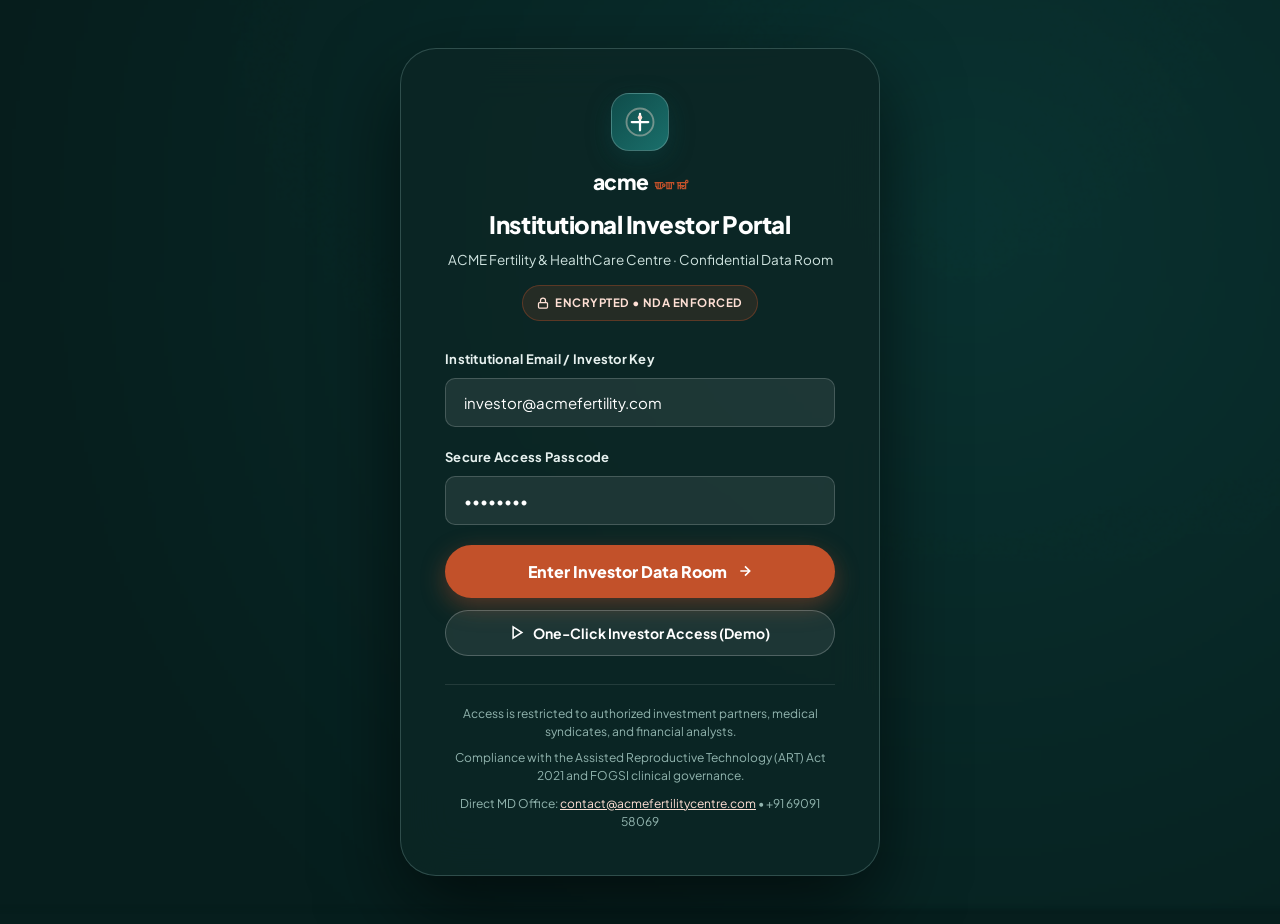
==== login.html @ 0ef80f35 "adding files" ====
<!doctype html>
<html lang="en">
<head>
  <meta charset="utf-8">
  <meta name="viewport" content="width=device-width, initial-scale=1.0">
  <title>Investor Data Room Login — ACME Fertility &amp; Healthcare Centre</title>
  <meta name="robots" content="noindex, nofollow">
  
  <!-- Fonts -->
  <link rel="preconnect" href="https://fonts.googleapis.com">
  <link rel="preconnect" href="https://fonts.gstatic.com" crossorigin>
  <link href="https://fonts.googleapis.com/css2?family=Plus+Jakarta+Sans:wght@400;500;600;700;800&family=Newsreader:ital,wght@0,500;1,500&display=swap" rel="stylesheet">
  
  <link rel="stylesheet" href="style.css">
  <style>
    body {
      min-height: 100vh;
      display: flex;
      flex-direction: column;
      background-color: #061e1d;
      color: #FFFFFF;
      position: relative;
      overflow-x: hidden;
    }

    .login-bg-overlay {
      position: fixed;
      inset: 0;
      background: radial-gradient(circle at 75% 25%, rgba(15, 76, 74, 0.45) 0%, rgba(6, 30, 29, 0.92) 80%),
                  linear-gradient(180deg, rgba(6, 30, 29, 0.85) 0%, rgba(6, 30, 29, 0.98) 100%),
                  url('assets/ivf and infertility complex.jpg') center/cover no-repeat;
      filter: blur(2px);
      transform: scale(1.02);
      z-index: 1;
    }

    .login-wrapper {
      position: relative;
      z-index: 2;
      flex: 1;
      display: flex;
      align-items: center;
      justify-content: center;
      padding: clamp(24px, 4vw, 48px) 20px;
    }

    .login-container {
      width: 100%;
      max-width: 480px;
      background: rgba(12, 38, 37, 0.88);
      border: 1px solid rgba(143, 184, 178, 0.28);
      backdrop-filter: blur(24px);
      -webkit-backdrop-filter: blur(24px);
      border-radius: var(--radius-xl);
      padding: clamp(32px, 5vw, 44px);
      box-shadow: 0 32px 80px rgba(0, 0, 0, 0.6);
      animation: modalFadeIn 0.5s cubic-bezier(0.16, 1, 0.3, 1);
    }

    @keyframes modalFadeIn {
      from { opacity: 0; transform: translateY(20px) scale(0.97); }
      to { opacity: 1; transform: translateY(0) scale(1); }
    }

    .login-brand-header {
      text-align: center;
      margin-bottom: 28px;
    }

    .login-logo-badge {
      width: 58px;
      height: 58px;
      border-radius: 18px;
      background: linear-gradient(135deg, #0F4C4A 0%, #1a6f6b 100%);
      display: inline-flex;
      align-items: center;
      justify-content: center;
      margin-bottom: 14px;
      box-shadow: 0 8px 24px rgba(15, 76, 74, 0.4);
      border: 1px solid rgba(255, 255, 255, 0.2);
    }

    .login-title {
      font-size: 24px;
      font-weight: 800;
      letter-spacing: -0.02em;
      color: #FFFFFF;
    }

    .login-subtitle {
      font-size: 13.5px;
      color: var(--text-light);
      margin-top: 6px;
    }

    .security-notice-pill {
      background: rgba(194, 81, 42, 0.15);
      border: 1px solid rgba(194, 81, 42, 0.35);
      color: #FFE0D5;
      padding: 8px 14px;
      border-radius: var(--radius-pill);
      font-size: 11.5px;
      font-weight: 700;
      letter-spacing: 0.04em;
      text-transform: uppercase;
      display: inline-flex;
      align-items: center;
      gap: 6px;
      margin-top: 14px;
    }

    .login-field {
      margin-bottom: 20px;
    }

    .login-label {
      display: block;
      font-size: 13px;
      font-weight: 700;
      color: #E7F1EF;
      margin-bottom: 8px;
      letter-spacing: 0.02em;
    }

    .login-input {
      width: 100%;
      background: rgba(255, 255, 255, 0.08);
      border: 1.5px solid rgba(255, 255, 255, 0.18);
      color: #FFFFFF;
      padding: 14px 18px;
      border-radius: var(--radius-sm);
      font-size: 15px;
      font-family: inherit;
      transition: all var(--transition-fast);
    }

    .login-input:focus {
      outline: none;
      background: rgba(255, 255, 255, 0.14);
      border-color: #8FB8B2;
      box-shadow: 0 0 0 3px rgba(143, 184, 178, 0.25);
    }

    .login-input::placeholder {
      color: rgba(255, 255, 255, 0.4);
    }

    .login-btn-primary {
      width: 100%;
      padding: 16px;
      background: var(--accent);
      color: #FFFFFF;
      border-radius: var(--radius-pill);
      font-size: 16px;
      font-weight: 800;
      box-shadow: 0 8px 24px rgba(194, 81, 42, 0.4);
      transition: all var(--transition-fast);
      display: flex;
      align-items: center;
      justify-content: center;
      gap: 10px;
      margin-top: 10px;
    }

    .login-btn-primary:hover {
      background: var(--accent-hover);
      transform: translateY(-2px);
      box-shadow: 0 12px 30px rgba(194, 81, 42, 0.55);
    }

    .demo-access-btn {
      width: 100%;
      padding: 13px;
      background: rgba(255, 255, 255, 0.08);
      border: 1.5px solid rgba(255, 255, 255, 0.22);
      color: #FFFFFF;
      border-radius: var(--radius-pill);
      font-size: 14px;
      font-weight: 700;
      transition: all var(--transition-fast);
      margin-top: 12px;
      display: flex;
      align-items: center;
      justify-content: center;
      gap: 8px;
    }

    .demo-access-btn:hover {
      background: rgba(255, 255, 255, 0.18);
      border-color: #FFFFFF;
    }

    .login-footer-info {
      margin-top: 28px;
      padding-top: 20px;
      border-top: 1px solid rgba(255, 255, 255, 0.1);
      text-align: center;
      font-size: 12px;
      color: #92B5AF;
      line-height: 1.5;
    }

    .login-footer-info a {
      color: #FFE0D5;
      text-decoration: underline;
    }

    .login-error-msg {
      background: rgba(235, 87, 87, 0.2);
      border: 1px solid #EB5757;
      color: #FFD2D2;
      padding: 10px 14px;
      border-radius: var(--radius-sm);
      font-size: 13px;
      margin-bottom: 16px;
      display: none;
    }
  </style>
</head>
<body>

  <!-- Fullscreen Immersive Background -->
  <div class="login-bg-overlay"></div>

  <!-- Gateway Wrapper -->
  <div class="login-wrapper">
    <div class="login-container">
      
      <!-- Logo & Brand Header -->
      <div class="login-brand-header">
        <div class="login-logo-badge">
          <svg width="30" height="30" viewBox="0 0 40 40" fill="none">
            <circle cx="20" cy="20" r="18" stroke="#FFE0D5" stroke-width="2.5" opacity="0.4"/>
            <path d="M20 9V31M9 20H31" stroke="#FFFFFF" stroke-width="3" stroke-linecap="round"/>
            <circle cx="20" cy="14" r="3" fill="#FFE0D5"/>
          </svg>
        </div>
        <div style="font-weight: 800; font-size: 21px; letter-spacing: -0.02em; color: #FFFFFF;">
          acme <span style="font-size: 12px; color: var(--accent); font-weight: 700;">ꯑꯦꯛꯃꯤ</span>
        </div>
        <div class="login-title" style="margin-top: 6px;">Institutional Investor Portal</div>
        <div class="login-subtitle">ACME Fertility &amp; HealthCare Centre · Confidential Data Room</div>
        <div>
          <span class="security-notice-pill">
            <svg width="12" height="12" viewBox="0 0 24 24" fill="none" stroke="currentColor" stroke-width="2.5"><rect x="3" y="11" width="18" height="11" rx="2" ry="2"/><path d="M7 11V7a5 5 0 0 1 10 0v4"/></svg>
            Encrypted &bull; NDA Enforced
          </span>
        </div>
      </div>

      <!-- Error Message Box -->
      <div class="login-error-msg" id="error-box">
        Invalid access code or credentials. Please try again or use One-Click Demo Access.
      </div>

      <!-- Login Form -->
      <form id="investor-login-form">
        <div class="login-field">
          <label class="login-label" for="investor-id">Institutional Email / Investor Key</label>
          <input type="text" id="investor-id" class="login-input" placeholder="e.g. partner@capital.com or ACME-INV-2026" required autocomplete="username" value="investor@acmefertility.com">
        </div>

        <div class="login-field">
          <label class="login-label" for="investor-key">Secure Access Passcode</label>
          <input type="password" id="investor-key" class="login-input" placeholder="••••••••••••" required autocomplete="current-password" value="acme2026">
        </div>

        <button type="submit" class="login-btn-primary">
          <span>Enter Investor Data Room</span>
          <svg width="16" height="16" viewBox="0 0 24 24" fill="none" stroke="currentColor" stroke-width="2.5"><path d="M5 12h14M12 5l7 7-7 7"/></svg>
        </button>

        <button type="button" id="quick-demo-btn" class="demo-access-btn">
          <svg width="15" height="15" viewBox="0 0 24 24" fill="none" stroke="currentColor" stroke-width="2.5"><polygon points="5 3 19 12 5 21 5 3"/></svg>
          <span>One-Click Investor Access (Demo)</span>
        </button>
      </form>

      <!-- Compliance & Security Footer -->
      <div class="login-footer-info">
        <p>Access is restricted to authorized investment partners, medical syndicates, and financial analysts.</p>
        <p style="margin-top: 8px;">Compliance with the Assisted Reproductive Technology (ART) Act 2021 and FOGSI clinical governance.</p>
        <p style="margin-top: 10px;">Direct MD Office: <a href="mailto:contact@acmefertilitycentre.com">contact@acmefertilitycentre.com</a> &bull; +91 69091 58069</p>
      </div>

    </div>
  </div>

  <script>
    document.addEventListener('DOMContentLoaded', () => {
      const form = document.getElementById('investor-login-form');
      const quickDemoBtn = document.getElementById('quick-demo-btn');
      const errorBox = document.getElementById('error-box');

      function grantAccess(username) {
        localStorage.setItem('acme_investor_auth', JSON.stringify({
          authenticated: true,
          user: username || 'Institutional Investor',
          timestamp: new Date().toISOString()
        }));
        window.location.href = 'index.html';
      }

      form.addEventListener('submit', (e) => {
        e.preventDefault();
        const user = document.getElementById('investor-id').value.trim();
        const pass = document.getElementById('investor-key').value.trim();

        if (user.length > 0 && pass.length > 0) {
          grantAccess(user);
        } else {
          errorBox.style.display = 'block';
        }
      });

      quickDemoBtn.addEventListener('click', () => {
        grantAccess('Strategic Health Partner');
      });
    });
  </script>
</body>
</html>
---- style.css ----
/* ==========================================================================
   ACME FERTILITY & HEALTHCARE CENTRE — INVESTOR PORTFOLIO STYLES
   Design System: Institutional Clinical Luxury · Editorial · Motion-Rich
   ========================================================================== */

:root {
    --brand: #0F4C4A;
    --brand-rgb: 15, 76, 74;
    --brand-dark: #082827;
    --brand-deep: #061e1d;
    --brand-light: #E7F1EF;
    --brand-subtle: #D6E7E3;
    --brand-border: #8FB8B2;

    --accent: #C2512A;
    --accent-rgb: 194, 81, 42;
    --accent-hover: #A84220;
    --accent-soft: #FDEEE9;
    --accent-light: #F2B8A2;

    --gold: #B7791F;
    --gold-soft: #FFF8E7;
    --gold-border: #F6E0B5;

    --bg-main: #F6F8F7;
    --bg-card: #FFFFFF;
    --bg-dark: #092625;

    --text-primary: #14302E;
    --text-secondary: #3C5553;
    --text-muted: #4F6664;
    --text-light: #CFE3DF;
    --text-white: #FFFFFF;

    --border-light: #D9E4E1;
    --border-card: rgba(143, 184, 178, 0.35);

    --shadow-sm: 0 4px 16px rgba(15, 76, 74, 0.04);
    --shadow-md: 0 12px 32px rgba(15, 76, 74, 0.08);
    --shadow-lg: 0 24px 54px rgba(15, 76, 74, 0.14);
    --shadow-hover: 0 28px 68px rgba(15, 76, 74, 0.2);

    --radius-sm: 10px;
    --radius-md: 18px;
    --radius-lg: 26px;
    --radius-xl: 36px;
    --radius-pill: 9999px;

    --font-sans: 'Plus Jakarta Sans', system-ui, -apple-system, sans-serif;
    --font-serif: 'Newsreader', Georgia, serif;

    --ease-out: cubic-bezier(0.16, 1, 0.3, 1);
    --transition-fast: 0.2s var(--ease-out);
    --transition-smooth: 0.35s var(--ease-out);
    --transition-slow: 0.6s var(--ease-out);
}

/* Reset & Basics */
*,
*::before,
*::after {
    box-sizing: border-box;
    margin: 0;
    padding: 0;
}

html {
    scroll-behavior: smooth;
    scroll-padding-top: 110px;
    font-size: 16px;
    -webkit-text-size-adjust: 100%;
}

body {
    font-family: var(--font-sans);
    background-color: var(--bg-main);
    color: var(--text-primary);
    line-height: 1.6;
    overflow-x: hidden;
    -webkit-font-smoothing: antialiased;
    -moz-osx-font-smoothing: grayscale;
}

img,
video {
    max-width: 100%;
    height: auto;
    display: block;
}

a {
    text-decoration: none;
    color: inherit;
    transition: all var(--transition-fast);
}

button {
    font-family: inherit;
    cursor: pointer;
    border: none;
    outline: none;
    background: none;
}

::selection {
    background: var(--accent);
    color: #FFFFFF;
}

/* Refined scrollbar */
::-webkit-scrollbar {
    width: 10px;
}

::-webkit-scrollbar-track {
    background: var(--bg-main);
}

::-webkit-scrollbar-thumb {
    background: linear-gradient(180deg, var(--brand) 0%, var(--brand-dark) 100%);
    border-radius: 8px;
    border: 2px solid var(--bg-main);
}

:focus-visible {
    outline: 2.5px solid var(--accent);
    outline-offset: 3px;
    border-radius: 4px;
}

/* Grain texture overlay for depth */
body::before {
    content: '';
    position: fixed;
    inset: 0;
    z-index: 1;
    pointer-events: none;
    opacity: 0.035;
    background-image: url("data:image/svg+xml,%3Csvg viewBox='0 0 200 200' xmlns='http://www.w3.org/2000/svg'%3E%3Cfilter id='n'%3E%3CfeTurbulence type='fractalNoise' baseFrequency='0.9' numOctaves='2'/%3E%3C/filter%3E%3Crect width='100%25' height='100%25' filter='url(%23n)'/%3E%3C/svg%3E");
}

/* Container */
.container {
    width: 100%;
    max-width: 1280px;
    margin: 0 auto;
    padding: 0 clamp(20px, 4vw, 48px);
}

/* Scroll progress bar */
.scroll-progress {
    position: fixed;
    top: 0;
    left: 0;
    height: 3px;
    width: 0%;
    z-index: 1001;
    background: linear-gradient(90deg, var(--brand) 0%, var(--accent) 100%);
    border-radius: 0 3px 3px 0;
    transition: width 0.1s linear;
}

/* ==========================================================================
   SCROLL REVEAL SYSTEM
   ========================================================================== */
.reveal {
    opacity: 0;
    transform: translateY(28px);
    filter: blur(6px);
    transition:
        opacity 0.8s var(--ease-out),
        transform 0.8s var(--ease-out),
        filter 0.8s var(--ease-out);
    transition-delay: var(--reveal-delay, 0ms);
    will-change: opacity, transform, filter;
}

.reveal.is-visible {
    opacity: 1;
    transform: translateY(0);
    filter: blur(0);
}

/* ==========================================================================
   SECTION HEADER TYPOGRAPHY
   ========================================================================== */
.section-tag {
    display: inline-flex;
    align-items: center;
    gap: 8px;
    font-size: 12.5px;
    letter-spacing: 0.12em;
    text-transform: uppercase;
    font-weight: 800;
    color: var(--accent);
    background: var(--accent-soft);
    padding: 6px 14px;
    border-radius: var(--radius-pill);
    border: 1px solid rgba(194, 81, 42, 0.18);
}

.section-tag.light {
    background: rgba(255, 255, 255, 0.14);
    color: #FFE0D5;
    border: 1px solid rgba(255, 255, 255, 0.22);
}

.section-tag.gold {
    background: var(--gold-soft);
    color: var(--gold);
    border: 1px solid var(--gold-border);
}

.section-title {
    font-size: clamp(32px, 4.2vw, 48px);
    font-weight: 800;
    line-height: 1.12;
    letter-spacing: -0.025em;
    color: var(--brand);
    margin-top: 16px;
    text-wrap: balance;
}

.section-title.light {
    color: var(--text-white);
}

.section-title .serif-em {
    font-family: var(--font-serif);
    font-style: italic;
    font-weight: 500;
    color: var(--accent);
    letter-spacing: -0.01em;
}

.section-desc {
    font-size: clamp(16px, 1.3vw, 19px);
    color: var(--text-secondary);
    line-height: 1.65;
    margin-top: 14px;
    max-width: 720px;
}

.section-desc.light {
    color: var(--text-light);
}

.section-head-wrap {
    display: flex;
    flex-wrap: wrap;
    align-items: flex-end;
    justify-content: space-between;
    gap: 28px;
}

/* ==========================================================================
   INVESTOR PORTAL TOP BAR
   ========================================================================== */
.investor-top-bar {
    background: var(--brand-dark);
    color: var(--text-white);
    border-bottom: 1px solid rgba(255, 255, 255, 0.1);
    font-size: 13px;
    position: relative;
    z-index: 50;
}

.investor-bar-inner {
    display: flex;
    flex-wrap: wrap;
    align-items: center;
    justify-content: space-between;
    padding: 8px 0;
    gap: 12px;
}

.investor-status-tag {
    display: inline-flex;
    align-items: center;
    gap: 8px;
    color: #FFE0D5;
}

.investor-status-tag strong {
    color: #FFFFFF;
}

.pulse-dot-green {
    width: 8px;
    height: 8px;
    background-color: #2ED573;
    border-radius: 50%;
    box-shadow: 0 0 0 0 rgba(46, 213, 115, 0.7);
    animation: pulseGreen 2s infinite;
    flex-shrink: 0;
}

@keyframes pulseGreen {
    0% {
        box-shadow: 0 0 0 0 rgba(46, 213, 115, 0.7);
    }

    70% {
        box-shadow: 0 0 0 8px rgba(46, 213, 115, 0);
    }

    100% {
        box-shadow: 0 0 0 0 rgba(46, 213, 115, 0);
    }
}

.investor-user-info {
    display: flex;
    align-items: center;
    gap: 14px;
}

.investor-badge-pill {
    background: rgba(255, 255, 255, 0.12);
    border: 1px solid rgba(255, 255, 255, 0.2);
    padding: 4px 12px;
    border-radius: var(--radius-pill);
    font-size: 12px;
    font-weight: 700;
    color: #FFFFFF;
    display: inline-flex;
    align-items: center;
    gap: 6px;
}

.btn-logout {
    color: #FFE0D5;
    font-size: 12.5px;
    font-weight: 700;
    display: inline-flex;
    align-items: center;
    gap: 6px;
    cursor: pointer;
    padding: 4px 8px;
    border-radius: 4px;
    transition: all var(--transition-fast);
}

.btn-logout:hover {
    color: #FFFFFF;
    background: rgba(255, 255, 255, 0.1);
}

/* ==========================================================================
   HEADER
   ========================================================================== */
.site-header {
    background: rgba(255, 255, 255, 0.9);
    backdrop-filter: blur(20px) saturate(1.5);
    -webkit-backdrop-filter: blur(20px) saturate(1.5);
    position: sticky;
    top: 0;
    z-index: 100;
    border-bottom: 1px solid var(--border-light);
    transition: box-shadow var(--transition-fast), border-color var(--transition-fast), background var(--transition-fast);
}

.site-header.scrolled {
    box-shadow: 0 12px 36px rgba(15, 76, 74, 0.12);
    border-bottom-color: var(--brand-border);
    background: rgba(255, 255, 255, 0.98);
}

.header-inner {
    display: flex;
    align-items: center;
    justify-content: space-between;
    padding: 16px 0;
    gap: 20px;
}

.brand-identity {
    display: flex;
    align-items: center;
    gap: 14px;
}

.brand-symbol-wrap {
    width: 48px;
    height: 48px;
    border-radius: 14px;
    background: linear-gradient(135deg, #0F4C4A 0%, #176562 100%);
    display: flex;
    align-items: center;
    justify-content: center;
    box-shadow: 0 4px 14px rgba(15, 76, 74, 0.25);
    flex-shrink: 0;
    position: relative;
    overflow: hidden;
    transition: transform var(--transition-fast), box-shadow var(--transition-fast);
}

.brand-identity:hover .brand-symbol-wrap {
    transform: rotate(-4deg) scale(1.04);
    box-shadow: 0 6px 20px rgba(15, 76, 74, 0.35);
}

.brand-symbol-wrap::after {
    content: '';
    position: absolute;
    inset: 0;
    background: linear-gradient(135deg, rgba(255, 255, 255, 0.22) 0%, transparent 60%);
}

.brand-text-block {
    display: flex;
    flex-direction: column;
}

.brand-title-group {
    display: flex;
    align-items: baseline;
    gap: 6px;
}

.brand-main-name {
    font-weight: 800;
    font-size: 20px;
    letter-spacing: -0.02em;
    color: var(--brand);
    line-height: 1;
}

.brand-meetei {
    font-size: 11px;
    color: var(--accent);
    font-weight: 700;
    letter-spacing: 0.05em;
}

.brand-subtitle {
    font-weight: 600;
    font-size: 12px;
    color: var(--text-muted);
    letter-spacing: 0.02em;
    margin-top: 3px;
}

.main-nav {
    display: flex;
    align-items: center;
    gap: 24px;
}

.nav-links {
    display: flex;
    align-items: center;
    gap: 24px;
    list-style: none;
}

.nav-link {
    font-weight: 600;
    font-size: 14.5px;
    color: var(--text-primary);
    padding: 6px 2px;
    position: relative;
}

.nav-link::after {
    content: '';
    position: absolute;
    bottom: 0;
    left: 0;
    width: 0%;
    height: 2px;
    background: var(--accent);
    border-radius: 2px;
    transition: width var(--transition-fast);
}

.nav-link:hover {
    color: var(--accent);
}

.nav-link:hover::after {
    width: 100%;
}

.nav-link.active {
    color: var(--accent);
}

.nav-link.active::after {
    width: 100%;
}

.header-actions {
    display: flex;
    align-items: center;
    gap: 12px;
}

.btn-primary-cta {
    display: inline-flex;
    align-items: center;
    gap: 8px;
    background: linear-gradient(135deg, var(--accent) 0%, #B0451F 100%);
    color: var(--text-white);
    padding: 11px 22px;
    border-radius: var(--radius-pill);
    font-weight: 700;
    font-size: 14px;
    box-shadow: 0 4px 14px rgba(194, 81, 42, 0.28);
    transition: transform var(--transition-fast), box-shadow var(--transition-fast), filter var(--transition-fast);
    position: relative;
    overflow: hidden;
}

.btn-primary-cta::before {
    content: '';
    position: absolute;
    inset: 0;
    background: linear-gradient(135deg, rgba(255, 255, 255, 0.18) 0%, transparent 55%);
    opacity: 0;
    transition: opacity var(--transition-fast);
}

.btn-primary-cta:hover {
    transform: translateY(-2px);
    box-shadow: 0 8px 22px rgba(194, 81, 42, 0.4);
    filter: brightness(1.05);
}

.btn-primary-cta:hover::before {
    opacity: 1;
}

.btn-primary-cta svg {
    transition: transform var(--transition-fast);
}

.btn-primary-cta:hover svg {
    transform: translateX(3px);
}

.btn-secondary-cta {
    display: inline-flex;
    align-items: center;
    gap: 8px;
    background: var(--bg-card);
    color: var(--brand);
    border: 1.5px solid var(--brand);
    padding: 10px 20px;
    border-radius: var(--radius-pill);
    font-weight: 700;
    font-size: 14px;
    transition: all var(--transition-fast);
}

.btn-secondary-cta:hover {
    background: var(--brand);
    color: #FFFFFF;
    transform: translateY(-1px);
    box-shadow: 0 6px 16px rgba(15, 76, 74, 0.22);
}

.mobile-toggle {
    display: none;
    width: 40px;
    height: 40px;
    align-items: center;
    justify-content: center;
    border-radius: 10px;
    background: var(--brand-light);
    color: var(--brand);
    transition: all var(--transition-fast);
}

.mobile-toggle:hover {
    background: var(--brand-subtle);
}

.site-nav-mobile {
    display: none;
    position: absolute;
    top: 100%;
    left: 0;
    right: 0;
    background: #FFFFFF;
    border-bottom: 1px solid var(--border-light);
    padding: 24px;
    flex-direction: column;
    gap: 16px;
    box-shadow: var(--shadow-lg);
}

.site-nav-mobile.open {
    display: flex;
    animation: navDrop 0.3s var(--ease-out);
}

@keyframes navDrop {
    from {
        opacity: 0;
        transform: translateY(-8px);
    }

    to {
        opacity: 1;
        transform: translateY(0);
    }
}

/* ==========================================================================
   HERO
   ========================================================================== */
.hero-section {
    position: relative;
    padding: clamp(40px, 5.5vw, 72px) 0 clamp(48px, 6vw, 84px);
    background: linear-gradient(180deg, #F6F8F7 0%, #EDF4F2 100%);
    overflow: hidden;
}

.hero-ambient {
    position: absolute;
    inset: 0;
    overflow: hidden;
    pointer-events: none;
}

.blob {
    position: absolute;
    border-radius: 50%;
    filter: blur(90px);
    opacity: 0.5;
}

.blob-1 {
    width: 480px;
    height: 480px;
    top: -180px;
    right: -120px;
    background: radial-gradient(circle, rgba(194, 81, 42, 0.16) 0%, transparent 70%);
    animation: drift 14s ease-in-out infinite alternate;
}

.blob-2 {
    width: 420px;
    height: 420px;
    bottom: -160px;
    left: -140px;
    background: radial-gradient(circle, rgba(15, 76, 74, 0.14) 0%, transparent 70%);
    animation: drift 18s ease-in-out infinite alternate-reverse;
}

.blob-3 {
    width: 300px;
    height: 300px;
    top: 40%;
    left: 38%;
    background: radial-gradient(circle, rgba(183, 121, 31, 0.1) 0%, transparent 70%);
    animation: drift 11s ease-in-out infinite alternate;
}

@keyframes drift {
    0% {
        transform: translate(0, 0) scale(1);
    }

    100% {
        transform: translate(40px, -30px) scale(1.08);
    }
}

.hero-grid {
    display: grid;
    grid-template-columns: 1.05fr 1fr;
    align-items: center;
    gap: clamp(32px, 5vw, 64px);
    position: relative;
    z-index: 2;
}

.hero-content {
    position: relative;
    z-index: 2;
}

.hero-badge-strip {
    display: flex;
    flex-wrap: wrap;
    align-items: center;
    gap: 10px;
    margin-bottom: 22px;
}

.badge-tag {
    display: inline-flex;
    align-items: center;
    gap: 6px;
    background: rgba(255, 255, 255, 0.9);
    color: var(--brand);
    border: 1px solid var(--border-light);
    padding: 6px 14px;
    border-radius: var(--radius-pill);
    font-size: 13px;
    font-weight: 700;
    box-shadow: 0 2px 8px rgba(0, 0, 0, 0.04);
    backdrop-filter: blur(6px);
}

.badge-tag.highlight {
    background: linear-gradient(135deg, #FFF4F0 0%, #FDEEE9 100%);
    color: var(--accent);
    border-color: #F8D5C8;
}

.hero-title {
    font-size: clamp(36px, 4.8vw, 56px);
    line-height: 1.08;
    font-weight: 800;
    letter-spacing: -0.03em;
    color: var(--brand);
    margin-bottom: 22px;
    text-wrap: balance;
}

.hero-title span.accent {
    font-family: var(--font-serif);
    font-style: italic;
    font-weight: 500;
    letter-spacing: -0.015em;
    color: var(--accent);
    position: relative;
    display: inline-block;
}

.hero-title span.accent::after {
    content: '';
    position: absolute;
    left: 2%;
    bottom: 4px;
    width: 96%;
    height: 8px;
    background: linear-gradient(90deg, rgba(194, 81, 42, 0.22) 0%, rgba(194, 81, 42, 0.08) 100%);
    border-radius: 4px;
    z-index: -1;
}

.hero-description {
    font-size: clamp(16px, 1.35vw, 19px);
    line-height: 1.65;
    color: var(--text-secondary);
    max-width: 560px;
    margin-bottom: 34px;
}

.hero-actions {
    display: flex;
    flex-wrap: wrap;
    gap: 14px;
    margin-bottom: 38px;
}

.btn-hero-primary {
    display: inline-flex;
    align-items: center;
    gap: 10px;
    background: linear-gradient(135deg, var(--accent) 0%, #B0451F 100%);
    color: var(--text-white);
    padding: 16px 32px;
    border-radius: var(--radius-pill);
    font-size: 15.5px;
    font-weight: 700;
    box-shadow: 0 8px 24px rgba(194, 81, 42, 0.32);
    transition: transform var(--transition-fast), box-shadow var(--transition-fast);
}

.btn-hero-primary:hover {
    transform: translateY(-3px);
    box-shadow: 0 14px 32px rgba(194, 81, 42, 0.42);
}

.btn-hero-primary svg {
    transition: transform var(--transition-fast);
}

.btn-hero-primary:hover svg {
    transform: translateX(4px);
}

.btn-hero-secondary {
    display: inline-flex;
    align-items: center;
    gap: 10px;
    background: var(--bg-card);
    border: 1.5px solid var(--brand);
    color: var(--brand);
    padding: 15px 30px;
    border-radius: var(--radius-pill);
    font-size: 15.5px;
    font-weight: 700;
    transition: all var(--transition-fast);
}

.btn-hero-secondary:hover {
    background: var(--brand);
    color: var(--text-white);
    transform: translateY(-3px);
    box-shadow: 0 10px 24px rgba(15, 76, 74, 0.24);
}

.hero-cred-bar {
    display: flex;
    flex-wrap: wrap;
    align-items: center;
    gap: 24px;
    padding-top: 24px;
    border-top: 1px solid var(--border-light);
}

.cred-item {
    display: flex;
    align-items: center;
    gap: 10px;
    font-size: 13.5px;
    font-weight: 600;
    color: var(--text-muted);
}

.cred-item-icon {
    width: 32px;
    height: 32px;
    border-radius: 50%;
    background: var(--brand-light);
    display: flex;
    align-items: center;
    justify-content: center;
    color: var(--brand);
    flex-shrink: 0;
    transition: all var(--transition-fast);
}

.cred-item:hover .cred-item-icon {
    background: var(--brand);
    color: #FFFFFF;
    transform: scale(1.08);
}

/* Hero Visual Showcase */
.hero-visual-showcase {
    position: relative;
}

.hero-main-card {
    position: relative;
    border-radius: var(--radius-xl);
    overflow: hidden;
    box-shadow: 0 28px 64px rgba(15, 76, 74, 0.22);
    aspect-ratio: 4/3.8;
    background: #DCEAE7;
    border: 5px solid var(--bg-card);
    transition: transform var(--transition-smooth), box-shadow var(--transition-smooth);
    transform-style: preserve-3d;
}

.hero-main-card:hover {
    box-shadow: 0 36px 80px rgba(15, 76, 74, 0.3);
}

.hero-main-card img {
    width: 100%;
    height: 100%;
    object-fit: cover;
    transition: transform 1.2s var(--ease-out), opacity 0.25s ease;
}

.hero-card-shine {
    position: absolute;
    inset: 0;
    background: linear-gradient(105deg, transparent 40%, rgba(255, 255, 255, 0.25) 50%, transparent 60%);
    transform: translateX(-120%);
    pointer-events: none;
    z-index: 2;
}

.hero-main-card:hover .hero-card-shine {
    animation: shine 0.9s var(--ease-out);
}

@keyframes shine {
    to {
        transform: translateX(120%);
    }
}

.hero-card-overlay {
    position: absolute;
    inset: 0;
    background: linear-gradient(180deg, rgba(15, 76, 74, 0.04) 0%, rgba(15, 76, 74, 0.82) 100%);
    display: flex;
    flex-direction: column;
    justify-content: flex-end;
    padding: 28px;
    color: var(--text-white);
    pointer-events: none;
}

.hero-overlay-tag {
    font-size: 12px;
    text-transform: uppercase;
    letter-spacing: 0.1em;
    font-weight: 700;
    color: #FFE0D5;
}

.hero-overlay-caption {
    font-size: 20px;
    font-weight: 800;
    line-height: 1.25;
    margin-top: 4px;
    text-shadow: 0 2px 12px rgba(0, 0, 0, 0.35);
}

.floating-glass-card {
    position: absolute;
    background: rgba(255, 255, 255, 0.94);
    backdrop-filter: blur(16px);
    -webkit-backdrop-filter: blur(16px);
    border: 1px solid rgba(255, 255, 255, 0.9);
    border-radius: var(--radius-md);
    padding: 14px 18px;
    box-shadow: var(--shadow-md);
    z-index: 3;
    display: flex;
    align-items: center;
    gap: 14px;
    animation: floatSubtle 4.5s ease-in-out infinite alternate;
    transition: transform var(--transition-fast), box-shadow var(--transition-fast);
}

.floating-glass-card:hover {
    box-shadow: var(--shadow-lg);
}

.floating-glass-card.top-right {
    top: 24px;
    right: -24px;
}

.floating-glass-card.bottom-left {
    bottom: -24px;
    left: -24px;
    animation-delay: -2.2s;
}

@keyframes floatSubtle {
    0% {
        transform: translateY(0px);
    }

    100% {
        transform: translateY(-9px);
    }
}

.float-stat-number {
    font-size: 24px;
    font-weight: 800;
    color: var(--brand);
    line-height: 1;
}

.float-stat-label {
    font-size: 12px;
    font-weight: 600;
    color: var(--text-secondary);
    line-height: 1.35;
    margin-top: 3px;
}

/* Donut ring for 84.6% stat */
.float-stat-ring {
    position: relative;
    width: 48px;
    height: 48px;
    flex-shrink: 0;
    display: flex;
    align-items: center;
    justify-content: center;
}

.float-stat-ring span {
    font-size: 10.5px;
    font-weight: 800;
    color: var(--brand);
}

.ring-svg {
    position: absolute;
    inset: 0;
    transform: rotate(-90deg);
}

.ring-svg circle {
    fill: none;
    stroke-width: 3.5;
}

.ring-track {
    stroke: var(--brand-subtle);
}

.ring-fill {
    stroke: var(--accent);
    stroke-linecap: round;
    stroke-dasharray: 119.4;
    stroke-dashoffset: 119.4;
    transition: stroke-dashoffset 1.6s var(--ease-out) 0.4s;
}

.float-stat-ring.animate .ring-fill {
    stroke-dashoffset: 18.4;
}

.cert-mini-preview {
    width: 44px;
    height: 34px;
    border-radius: 6px;
    object-fit: cover;
    border: 1px solid var(--border-light);
}

.hero-thumb-strip {
    display: flex;
    gap: 10px;
    margin-top: 18px;
}

.hero-thumb-item {
    flex: 1;
    height: 64px;
    border-radius: var(--radius-sm);
    overflow: hidden;
    cursor: pointer;
    border: 2px solid transparent;
    transition: all var(--transition-fast);
    position: relative;
}

.hero-thumb-item img {
    width: 100%;
    height: 100%;
    object-fit: cover;
    transition: transform var(--transition-smooth);
}

.hero-thumb-item:hover img {
    transform: scale(1.12);
}

.hero-thumb-item.active {
    border-color: var(--accent);
    box-shadow: 0 4px 12px rgba(194, 81, 42, 0.25);
}

.hero-thumb-item:hover {
    transform: translateY(-3px);
}

/* ==========================================================================
   FINANCIAL & CLINICAL KPIS STRIP
   ========================================================================== */
.proof-section {
    padding: 28px 0 clamp(48px, 6vw, 80px);
}

.proof-cards-grid {
    display: grid;
    grid-template-columns: repeat(4, 1fr);
    gap: 24px;
}

.proof-card {
    background: var(--bg-card);
    border: 1px solid var(--border-light);
    border-radius: var(--radius-lg);
    padding: 32px 28px;
    box-shadow: var(--shadow-sm);
    transition: transform var(--transition-smooth), box-shadow var(--transition-smooth), border-color var(--transition-smooth);
    display: flex;
    flex-direction: column;
    justify-content: space-between;
    position: relative;
    overflow: hidden;
}

.proof-card::before {
    content: '';
    position: absolute;
    top: 0;
    left: 0;
    right: 0;
    height: 4px;
    background: linear-gradient(90deg, var(--brand) 0%, var(--accent) 100%);
    transform: scaleX(0);
    transform-origin: left;
    transition: transform var(--transition-smooth);
}

.proof-card:hover {
    transform: translateY(-6px);
    box-shadow: var(--shadow-md);
    border-color: var(--brand-border);
}

.proof-card:hover::before {
    transform: scaleX(1);
}

.proof-metric {
    font-size: clamp(38px, 3.8vw, 48px);
    font-weight: 800;
    color: var(--brand);
    line-height: 1;
    letter-spacing: -0.02em;
    font-variant-numeric: tabular-nums;
}

.proof-metric-text {
    font-size: clamp(26px, 2.6vw, 32px);
    line-height: 1.15;
}

.proof-card-label {
    font-size: 15px;
    color: var(--text-secondary);
    margin-top: 14px;
    line-height: 1.5;
    font-weight: 500;
}

.proof-footnote {
    font-size: 12px;
    color: var(--text-muted);
    margin-top: 18px;
    font-weight: 700;
    letter-spacing: 0.02em;
}

.proof-footnote.accent {
    color: var(--accent);
}

.proof-card.featured-cert {
    background: linear-gradient(145deg, #0F4C4A 0%, #093332 100%);
    color: var(--text-white);
    border-color: transparent;
    box-shadow: 0 14px 36px rgba(9, 51, 50, 0.35);
}

.proof-card.featured-cert::before {
    background: linear-gradient(90deg, var(--accent-light) 0%, #FFE0D5 100%);
}

.proof-card.featured-cert .proof-metric {
    color: var(--text-white);
    font-size: 26px;
    line-height: 1.15;
}

.proof-card.featured-cert .proof-card-label {
    color: var(--text-light);
}

.cert-thumbnail-action {
    margin-top: 16px;
    display: inline-flex;
    align-items: center;
    gap: 8px;
    color: #FFE0D5;
    font-size: 13px;
    font-weight: 700;
    cursor: pointer;
    transition: gap var(--transition-fast);
}

.cert-thumbnail-action:hover {
    text-decoration: underline;
    gap: 12px;
}

/* Insurance marquee */
.insurance-strip {
    margin-top: 28px;
    background: #FFFFFF;
    border: 1px solid var(--border-light);
    border-radius: var(--radius-lg);
    padding: 20px 32px;
    display: flex;
    flex-wrap: wrap;
    align-items: center;
    gap: 24px;
    box-shadow: var(--shadow-sm);
    overflow: hidden;
}

.insurance-label {
    display: flex;
    align-items: center;
    gap: 10px;
    font-weight: 800;
    font-size: 13.5px;
    color: var(--brand);
    text-transform: uppercase;
    letter-spacing: 0.08em;
    flex-shrink: 0;
}

.insurance-marquee {
    flex: 1;
    overflow: hidden;
    min-width: 200px;
    mask-image: linear-gradient(90deg, transparent 0%, #000 6%, #000 94%, transparent 100%);
    -webkit-mask-image: linear-gradient(90deg, transparent 0%, #000 6%, #000 94%, transparent 100%);
}

.insurance-marquee-track {
    display: flex;
    align-items: center;
    gap: 18px;
    width: max-content;
    animation: marquee 26s linear infinite;
}

.insurance-marquee:hover .insurance-marquee-track {
    animation-play-state: paused;
}

@keyframes marquee {
    from {
        transform: translateX(0);
    }

    to {
        transform: translateX(-50%);
    }
}

.insurance-pill {
    display: flex;
    align-items: center;
    gap: 10px;
    background: var(--bg-main);
    padding: 8px 18px;
    border-radius: var(--radius-pill);
    font-size: 13.5px;
    font-weight: 700;
    color: var(--text-primary);
    border: 1px solid var(--border-light);
    white-space: nowrap;
}

.insurance-pill .dot {
    width: 8px;
    height: 8px;
    border-radius: 50%;
    background: var(--accent);
    flex-shrink: 0;
}

/* ==========================================================================
   INVESTMENT THESIS
   ========================================================================== */
.thesis-section {
    padding: clamp(64px, 8vw, 104px) 0;
    background: #FFFFFF;
}

.thesis-grid {
    display: grid;
    grid-template-columns: repeat(3, 1fr);
    gap: 32px;
    margin-top: 48px;
}

.thesis-card {
    background: var(--bg-main);
    border: 1px solid var(--border-light);
    border-radius: var(--radius-lg);
    padding: 40px 32px;
    display: flex;
    flex-direction: column;
    position: relative;
    transition: transform var(--transition-smooth), box-shadow var(--transition-smooth), border-color var(--transition-smooth), background var(--transition-smooth);
    overflow: hidden;
}

.thesis-card::after {
    content: '';
    position: absolute;
    bottom: 0;
    left: 0;
    right: 0;
    height: 4px;
    background: linear-gradient(90deg, var(--brand) 0%, var(--accent) 100%);
    transform: scaleX(0);
    transform-origin: left;
    transition: transform var(--transition-smooth);
}

.thesis-card:hover {
    transform: translateY(-8px);
    box-shadow: var(--shadow-hover);
    border-color: var(--brand-border);
    background: #FFFFFF;
}

.thesis-card:hover::after {
    transform: scaleX(1);
}

.thesis-icon-box {
    width: 56px;
    height: 56px;
    border-radius: 16px;
    background: linear-gradient(135deg, var(--brand) 0%, #176562 100%);
    color: #FFFFFF;
    display: flex;
    align-items: center;
    justify-content: center;
    margin-bottom: 24px;
    box-shadow: 0 6px 18px rgba(15, 76, 74, 0.2);
    transition: transform var(--transition-smooth), border-radius var(--transition-smooth);
}

.thesis-card:hover .thesis-icon-box {
    transform: rotate(-6deg) scale(1.06);
    border-radius: 20px;
}

.thesis-index {
    position: absolute;
    top: 24px;
    right: 28px;
    font-family: var(--font-serif);
    font-style: italic;
    font-size: 44px;
    font-weight: 500;
    color: var(--brand-subtle);
    line-height: 1;
    transition: color var(--transition-smooth);
}

.thesis-card:hover .thesis-index {
    color: var(--accent-light);
}

.thesis-title {
    font-size: 21px;
    font-weight: 800;
    color: var(--brand);
    line-height: 1.25;
}

.thesis-body {
    font-size: 15px;
    color: var(--text-secondary);
    margin-top: 12px;
    line-height: 1.65;
}

/* ==========================================================================
   INFRASTRUCTURE ASSETS
   ========================================================================== */
.assets-section {
    padding: clamp(64px, 8vw, 104px) 0;
    background: linear-gradient(180deg, #F6F8F7 0%, #EFF5F3 100%);
    position: relative;
}

.asset-filters {
    display: flex;
    flex-wrap: wrap;
    gap: 10px;
    margin-top: 28px;
}

.filter-btn {
    padding: 9px 20px;
    border-radius: var(--radius-pill);
    font-size: 13.5px;
    font-weight: 700;
    color: var(--text-secondary);
    background: #FFFFFF;
    border: 1px solid var(--border-light);
    transition: all var(--transition-fast);
}

.filter-btn.active {
    background: linear-gradient(135deg, var(--brand) 0%, #176562 100%);
    color: #FFFFFF;
    border-color: var(--brand);
    box-shadow: 0 4px 14px rgba(15, 76, 74, 0.25);
}

.filter-btn:hover:not(.active) {
    border-color: var(--brand-border);
    color: var(--brand);
    transform: translateY(-2px);
}

.assets-gallery-grid {
    display: grid;
    grid-template-columns: repeat(4, 1fr);
    gap: 24px;
    margin-top: 36px;
}

.facility-card {
    position: relative;
    border-radius: var(--radius-lg);
    overflow: hidden;
    box-shadow: var(--shadow-sm);
    aspect-ratio: 4/3.4;
    cursor: pointer;
    background: #DCEAE7;
    border: 1px solid var(--border-light);
    transition: transform var(--transition-smooth), box-shadow var(--transition-smooth), border-color var(--transition-smooth);
}

.facility-card:hover {
    transform: translateY(-6px);
    box-shadow: var(--shadow-hover);
    border-color: var(--brand-border);
}

.facility-card img {
    width: 100%;
    height: 100%;
    object-fit: cover;
    transition: transform 0.8s var(--ease-out);
}

.facility-card:hover img {
    transform: scale(1.09);
}

.facility-overlay {
    position: absolute;
    inset: 0;
    background: linear-gradient(180deg, transparent 35%, rgba(15, 76, 74, 0.92) 100%);
    display: flex;
    flex-direction: column;
    justify-content: flex-end;
    padding: 22px;
    color: #FFFFFF;
}

.facility-title {
    font-size: 17px;
    font-weight: 800;
    line-height: 1.25;
    transform: translateY(4px);
    transition: transform var(--transition-smooth);
}

.facility-card:hover .facility-title {
    transform: translateY(0);
}

.facility-meta {
    font-size: 12px;
    color: #FFE0D5;
    margin-top: 4px;
    font-weight: 600;
    opacity: 0.85;
    transition: opacity var(--transition-smooth);
}

.facility-card:hover .facility-meta {
    opacity: 1;
}

.facility-expand-icon {
    position: absolute;
    top: 14px;
    right: 14px;
    width: 36px;
    height: 36px;
    border-radius: 50%;
    background: rgba(255, 255, 255, 0.9);
    backdrop-filter: blur(6px);
    color: var(--brand);
    display: flex;
    align-items: center;
    justify-content: center;
    opacity: 0;
    transform: scale(0.8);
    transition: all var(--transition-fast);
}

.facility-card:hover .facility-expand-icon {
    opacity: 1;
    transform: scale(1);
}

/* ==========================================================================
   GROWTH ROADMAP
   ========================================================================== */
.roadmap-section {
    padding: clamp(64px, 8vw, 104px) 0;
    background: var(--brand-light);
    position: relative;
    overflow: hidden;
}

.roadmap-section::before {
    content: '';
    position: absolute;
    top: -140px;
    right: -140px;
    width: 420px;
    height: 420px;
    border-radius: 50%;
    background: radial-gradient(circle, rgba(15, 76, 74, 0.07) 0%, transparent 70%);
    pointer-events: none;
}

.roadmap-grid {
    display: grid;
    grid-template-columns: repeat(4, 1fr);
    gap: 24px;
    margin-top: 48px;
    position: relative;
}

.roadmap-card {
    background: #FFFFFF;
    border-radius: var(--radius-lg);
    padding: 34px 28px;
    box-shadow: var(--shadow-sm);
    display: flex;
    flex-direction: column;
    border: 1px solid transparent;
    border-top: 4px solid var(--brand-subtle);
    transition: transform var(--transition-smooth), box-shadow var(--transition-smooth), border-color var(--transition-smooth), border-top-color var(--transition-smooth);
}

.roadmap-card:hover {
    transform: translateY(-6px);
    box-shadow: var(--shadow-md);
    border-color: var(--brand-border);
    border-top-color: var(--accent);
}

.roadmap-phase-tag {
    font-size: 12px;
    letter-spacing: 0.08em;
    text-transform: uppercase;
    font-weight: 800;
    color: var(--accent);
}

.roadmap-title {
    font-size: 19px;
    font-weight: 800;
    color: var(--brand);
    margin-top: 12px;
    line-height: 1.3;
}

.roadmap-desc {
    font-size: 14px;
    color: var(--text-secondary);
    margin-top: 10px;
    line-height: 1.6;
    flex: 1;
}

.roadmap-irr {
    margin-top: 18px;
    padding-top: 14px;
    border-top: 1px solid var(--border-light);
    font-size: 12.5px;
    font-weight: 700;
    color: var(--brand);
    display: flex;
    align-items: center;
    gap: 8px;
}

.roadmap-irr::before {
    content: '';
    width: 7px;
    height: 7px;
    border-radius: 50%;
    background: var(--accent);
    flex-shrink: 0;
}

/* ==========================================================================
   LEADERSHIP
   ========================================================================== */
.leadership-section {
    padding: clamp(64px, 8vw, 104px) 0;
    background: #FFFFFF;
}

.leadership-grid {
    display: grid;
    grid-template-columns: repeat(3, 1fr);
    gap: 32px;
    margin-top: 48px;
    align-items: stretch;
}

.doctor-card {
    background: #FFFFFF;
    border: 1px solid var(--border-light);
    border-radius: var(--radius-lg);
    overflow: hidden;
    box-shadow: var(--shadow-sm);
    transition: transform var(--transition-smooth), box-shadow var(--transition-smooth), border-color var(--transition-smooth);
    display: flex;
    flex-direction: column;
    height: 100%;
}

.doctor-card:hover {
    transform: translateY(-7px);
    box-shadow: var(--shadow-hover);
    border-color: var(--brand-border);
}

.doctor-photo-wrap {
    position: relative;
    aspect-ratio: 1 / 1.05;
    width: 100%;
    overflow: hidden;
    background: #DCEAE7;
    flex-shrink: 0;
}

.doctor-photo-wrap img {
    width: 100%;
    height: 100%;
    object-fit: cover;
    object-position: top center;
    transition: transform 0.8s var(--ease-out);
}

.doctor-card:hover .doctor-photo-wrap img {
    transform: scale(1.06);
}

.doctor-photo-wrap::after {
    content: '';
    position: absolute;
    inset: 0;
    background: linear-gradient(180deg, transparent 65%, rgba(15, 76, 74, 0.25) 100%);
    opacity: 0;
    transition: opacity var(--transition-smooth);
}

.doctor-card:hover .doctor-photo-wrap::after {
    opacity: 1;
}

.doctor-specialty-badge {
    display: inline-flex;
    align-items: center;
    align-self: flex-start;
    background: var(--brand-light);
    color: var(--brand);
    border: 1px solid rgba(15, 76, 74, 0.18);
    padding: 5px 12px;
    border-radius: var(--radius-pill);
    font-size: 11.5px;
    font-weight: 700;
    letter-spacing: 0.02em;
    margin-bottom: 12px;
    line-height: 1.35;
}

.doctor-card.featured {
    border-color: var(--brand-border);
    box-shadow: var(--shadow-md);
}

.doctor-card.featured .doctor-specialty-badge {
    background: var(--brand);
    color: #FFFFFF;
    border-color: var(--brand);
}

.doctor-body {
    padding: 26px 24px;
    display: flex;
    flex-direction: column;
    flex: 1;
}

.doctor-name {
    font-size: 22px;
    font-weight: 800;
    color: var(--brand);
    line-height: 1.25;
}

.doctor-qual {
    font-size: 13.5px;
    font-weight: 600;
    color: var(--text-muted);
    margin-top: 4px;
}

.doctor-role {
    font-size: 14px;
    color: var(--text-secondary);
    margin-top: 12px;
    line-height: 1.55;
    flex: 1;
}

/* ==========================================================================
   FOUNDER PERSPECTIVES
   ========================================================================== */
.perspectives-section {
    padding: clamp(64px, 8vw, 104px) 0;
    background: linear-gradient(145deg, #0F4C4A 0%, #072524 100%);
    color: var(--text-white);
    position: relative;
    overflow: hidden;
}

.perspectives-ambient {
    position: absolute;
    inset: 0;
    pointer-events: none;
}

.blob-p1 {
    width: 500px;
    height: 500px;
    top: -200px;
    right: -150px;
    background: radial-gradient(circle, rgba(194, 81, 42, 0.18) 0%, transparent 70%);
    animation: drift 16s ease-in-out infinite alternate;
}

.blob-p2 {
    width: 400px;
    height: 400px;
    bottom: -180px;
    left: -120px;
    background: radial-gradient(circle, rgba(143, 184, 178, 0.12) 0%, transparent 70%);
    animation: drift 13s ease-in-out infinite alternate-reverse;
}

.perspectives-section .container {
    position: relative;
    z-index: 2;
}

.perspectives-layout {
    display: grid;
    grid-template-columns: 1fr 1.6fr;
    gap: clamp(36px, 6vw, 64px);
    align-items: flex-start;
    margin-top: 48px;
}

.speaker-profile-card {
    background: rgba(255, 255, 255, 0.07);
    border: 1px solid rgba(255, 255, 255, 0.18);
    border-radius: var(--radius-xl);
    overflow: hidden;
    backdrop-filter: blur(12px);
    box-shadow: 0 16px 40px rgba(0, 0, 0, 0.25);
    transition: transform var(--transition-smooth), border-color var(--transition-smooth);
}

.speaker-profile-card:hover {
    transform: translateY(-5px);
    border-color: rgba(255, 255, 255, 0.35);
}

.speaker-photo-wrap {
    position: relative;
    aspect-ratio: 4/4.2;
    overflow: hidden;
}

.speaker-photo-wrap img {
    width: 100%;
    height: 100%;
    object-fit: cover;
    transition: transform 0.8s var(--ease-out);
}

.speaker-profile-card:hover .speaker-photo-wrap img {
    transform: scale(1.05);
}

.speaker-card-info {
    padding: 26px;
}

.speaker-name {
    font-size: 22px;
    font-weight: 800;
    color: #FFFFFF;
}

.speaker-title {
    font-size: 14.5px;
    color: var(--text-light);
    margin-top: 4px;
}

.speaker-quote {
    font-family: var(--font-serif);
    font-style: italic;
    font-size: 15px;
    color: var(--text-light);
    margin-top: 12px;
    line-height: 1.6;
}

.editorial-quote-wrap {
    margin-bottom: 36px;
}

.editorial-quote {
    font-family: var(--font-serif);
    font-size: clamp(24px, 2.8vw, 34px);
    font-style: italic;
    font-weight: 500;
    line-height: 1.4;
    color: #FFFFFF;
    text-wrap: balance;
}

.editorial-attribution {
    display: flex;
    align-items: center;
    gap: 12px;
    margin-top: 18px;
    font-size: 14px;
    color: #F2B8A2;
    font-weight: 700;
    letter-spacing: 0.04em;
    text-transform: uppercase;
}

.attribution-rule {
    display: inline-block;
    width: 32px;
    height: 2px;
    background: #F2B8A2;
    border-radius: 2px;
}

.articles-grid {
    display: grid;
    grid-template-columns: repeat(3, 1fr);
    gap: 20px;
    margin-bottom: 28px;
}

.article-card {
    background: rgba(255, 255, 255, 0.07);
    border: 1px solid rgba(255, 255, 255, 0.16);
    border-radius: var(--radius-md);
    padding: 24px;
    transition: all var(--transition-fast);
    display: flex;
    flex-direction: column;
}

.article-card:hover {
    background: rgba(255, 255, 255, 0.13);
    transform: translateY(-4px);
    border-color: rgba(255, 255, 255, 0.4);
}

.article-tag {
    font-size: 11px;
    letter-spacing: 0.08em;
    text-transform: uppercase;
    font-weight: 800;
    color: #F2B8A2;
}

.article-title {
    font-size: 17px;
    font-weight: 800;
    color: #FFFFFF;
    margin-top: 10px;
    line-height: 1.3;
}

.article-excerpt {
    font-size: 13.5px;
    color: var(--text-light);
    margin-top: 10px;
    line-height: 1.55;
    flex: 1;
}

.perspectives-interactive-row {
    display: grid;
    grid-template-columns: 1.3fr 1fr;
    gap: 24px;
}

.video-interview-card {
    position: relative;
    background: rgba(255, 255, 255, 0.08);
    border: 1px solid rgba(255, 255, 255, 0.22);
    border-radius: var(--radius-lg);
    overflow: hidden;
    display: flex;
    align-items: center;
    justify-content: center;
    cursor: pointer;
    min-height: 180px;
    transition: all var(--transition-fast);
}

.video-interview-card:hover {
    border-color: #FFE0D5;
    transform: translateY(-3px);
    background: rgba(255, 255, 255, 0.12);
}

.video-play-btn {
    width: 56px;
    height: 56px;
    border-radius: 50%;
    background: linear-gradient(135deg, var(--accent) 0%, #B0451F 100%);
    color: #FFFFFF;
    display: flex;
    align-items: center;
    justify-content: center;
    box-shadow: 0 8px 24px rgba(194, 81, 42, 0.4);
    transition: transform var(--transition-fast);
    flex-shrink: 0;
}

.video-play-btn svg {
    margin-left: 3px;
}

.video-interview-card:hover .video-play-btn {
    transform: scale(1.12);
}

.video-card-content {
    display: flex;
    align-items: center;
    gap: 18px;
    padding: 24px;
}

.v-title {
    font-size: 16px;
    font-weight: 800;
    color: #FFFFFF;
    line-height: 1.3;
}

.v-sub {
    font-size: 13px;
    color: var(--text-light);
    margin-top: 4px;
}

.ask-james-card {
    background: #FFFFFF;
    color: var(--text-primary);
    border-radius: var(--radius-lg);
    padding: 28px;
    display: flex;
    flex-direction: column;
    justify-content: center;
    box-shadow: var(--shadow-md);
}

.ask-james-title {
    font-size: 20px;
    font-weight: 800;
    color: var(--brand);
}

.ask-james-desc {
    font-size: 14px;
    color: var(--text-secondary);
    margin-top: 6px;
}

.btn-ask-james {
    margin-top: 16px;
    align-self: flex-start;
    background: linear-gradient(135deg, var(--accent) 0%, #B0451F 100%);
    color: #FFFFFF;
    padding: 10px 22px;
    border-radius: var(--radius-pill);
    font-size: 14px;
    font-weight: 700;
    transition: all var(--transition-fast);
    box-shadow: 0 4px 12px rgba(194, 81, 42, 0.25);
}

.btn-ask-james:hover {
    transform: translateY(-2px);
    box-shadow: 0 8px 20px rgba(194, 81, 42, 0.35);
}

/* ==========================================================================
   DATA ROOM
   ========================================================================== */
.dataroom-section {
    padding: clamp(64px, 8vw, 104px) 0;
    background: #FFFFFF;
}

.dataroom-box {
    background:
        radial-gradient(ellipse 80% 60% at 85% 10%, rgba(194, 81, 42, 0.14) 0%, transparent 60%),
        linear-gradient(145deg, #0F4C4A 0%, #082D2C 100%);
    color: #FFFFFF;
    border-radius: var(--radius-xl);
    padding: clamp(36px, 6vw, 72px);
    box-shadow: 0 28px 72px rgba(9, 51, 50, 0.35);
    display: grid;
    grid-template-columns: 1.15fr 1fr;
    gap: clamp(36px, 5vw, 64px);
    align-items: center;
    position: relative;
    overflow: hidden;
}

.dataroom-title {
    font-size: clamp(30px, 3.8vw, 44px);
    font-weight: 800;
    line-height: 1.15;
    margin-top: 14px;
    letter-spacing: -0.02em;
}

.dataroom-lead {
    font-size: 16px;
    color: var(--text-light);
    margin-top: 14px;
    line-height: 1.65;
}

.dataroom-files-grid {
    display: grid;
    grid-template-columns: 1fr 1fr;
    gap: 14px;
    margin-top: 26px;
}

.dataroom-file-item {
    background: rgba(255, 255, 255, 0.08);
    border: 1px solid rgba(255, 255, 255, 0.15);
    padding: 16px;
    border-radius: var(--radius-sm);
    display: flex;
    align-items: center;
    gap: 12px;
    font-size: 13.5px;
    color: #FFFFFF;
    font-weight: 600;
    transition: all var(--transition-fast);
}

.dataroom-file-item:hover {
    background: rgba(255, 255, 255, 0.16);
    border-color: rgba(255, 224, 213, 0.4);
    transform: translateX(4px);
}

.dataroom-file-item svg {
    flex-shrink: 0;
}

.dataroom-form-card {
    background: rgba(255, 255, 255, 0.08);
    border: 1px solid rgba(255, 255, 255, 0.18);
    border-radius: var(--radius-lg);
    padding: 36px;
    backdrop-filter: blur(14px);
}

.dataroom-form-title {
    font-size: 19px;
    font-weight: 800;
    color: #FFFFFF;
    margin-bottom: 8px;
}

.dataroom-form-sub {
    font-size: 13.5px;
    color: var(--text-light);
    margin-bottom: 20px;
}

.dataroom-contact {
    margin-top: 18px;
    text-align: center;
    font-size: 12.5px;
    color: #CFE3DF;
}

.dataroom-contact a {
    color: #FFE0D5;
    font-weight: 700;
}

.dataroom-contact a:hover {
    text-decoration: underline;
}

/* ==========================================================================
   FOOTER
   ========================================================================== */
.site-footer {
    background: #0B2524;
    color: #FFFFFF;
    padding: clamp(60px, 7vw, 90px) 0 32px;
    border-top: 1px solid rgba(255, 255, 255, 0.08);
}

.footer-top-grid {
    display: grid;
    grid-template-columns: 1.5fr 1fr 1fr 1.2fr;
    gap: 40px;
    margin-bottom: 56px;
}

.footer-brand-desc {
    font-size: 14.5px;
    color: var(--text-light);
    line-height: 1.6;
    margin-top: 16px;
    max-width: 340px;
}

.footer-heading {
    font-size: 13px;
    font-weight: 800;
    color: #FFFFFF;
    margin-bottom: 20px;
    letter-spacing: 0.08em;
    text-transform: uppercase;
}

.footer-links-list {
    list-style: none;
    display: flex;
    flex-direction: column;
    gap: 12px;
}

.footer-links-list a {
    font-size: 14.5px;
    color: var(--text-light);
    display: inline-flex;
    align-items: center;
    gap: 6px;
    transition: all var(--transition-fast);
}

.footer-links-list a:hover {
    color: #FFFFFF;
    transform: translateX(5px);
}

.footer-address {
    font-size: 14px;
    color: var(--text-light);
    line-height: 1.55;
}

.footer-contact {
    margin-top: 14px;
    display: flex;
    flex-direction: column;
    gap: 3px;
}

.footer-contact a {
    font-size: 15px;
    font-weight: 700;
    color: #FFE0D5;
    transition: color var(--transition-fast);
}

.footer-contact a:hover {
    color: #FFFFFF;
}

.footer-contact span {
    font-size: 12px;
    color: #92B5AF;
}

.footer-bottom-bar {
    padding-top: 28px;
    border-top: 1px solid rgba(255, 255, 255, 0.1);
    display: flex;
    flex-wrap: wrap;
    align-items: center;
    justify-content: space-between;
    gap: 16px;
    font-size: 13.5px;
    color: #92B5AF;
}

/* ==========================================================================
   BACK TO TOP
   ========================================================================== */
.back-to-top {
    position: fixed;
    bottom: 28px;
    right: 28px;
    width: 48px;
    height: 48px;
    border-radius: 50%;
    background: linear-gradient(135deg, var(--brand) 0%, #176562 100%);
    color: #FFFFFF;
    display: flex;
    align-items: center;
    justify-content: center;
    box-shadow: 0 8px 24px rgba(15, 76, 74, 0.35);
    z-index: 500;
    opacity: 0;
    transform: translateY(20px) scale(0.9);
    pointer-events: none;
    transition: opacity var(--transition-smooth), transform var(--transition-smooth), background var(--transition-fast);
}

.back-to-top.visible {
    opacity: 1;
    transform: translateY(0) scale(1);
    pointer-events: auto;
}

.back-to-top:hover {
    background: linear-gradient(135deg, var(--accent) 0%, #B0451F 100%);
    transform: translateY(-3px);
}

/* ==========================================================================
   MODALS
   ========================================================================== */
.modal-backdrop {
    position: fixed;
    inset: 0;
    background: rgba(6, 30, 29, 0.78);
    backdrop-filter: blur(8px);
    -webkit-backdrop-filter: blur(8px);
    z-index: 1000;
    display: none;
    align-items: center;
    justify-content: center;
    padding: 20px;
    opacity: 0;
    transition: opacity 0.3s ease;
}

.modal-backdrop.active {
    display: flex;
    opacity: 1;
}

.modal-window {
    background: #FFFFFF;
    border-radius: var(--radius-lg);
    max-width: 620px;
    width: 100%;
    max-height: 90vh;
    overflow-y: auto;
    box-shadow: 0 24px 64px rgba(0, 0, 0, 0.35);
    position: relative;
    transform: translateY(24px) scale(0.96);
    opacity: 0;
    transition: transform 0.35s var(--ease-out), opacity 0.35s var(--ease-out);
}

.modal-backdrop.active .modal-window {
    transform: translateY(0) scale(1);
    opacity: 1;
}

.modal-close-btn {
    position: absolute;
    top: 20px;
    right: 20px;
    width: 38px;
    height: 38px;
    border-radius: 50%;
    background: var(--bg-main);
    color: var(--text-primary);
    display: flex;
    align-items: center;
    justify-content: center;
    font-size: 20px;
    line-height: 1;
    z-index: 10;
    transition: all var(--transition-fast);
}

.modal-close-btn:hover {
    background: var(--brand);
    color: #FFFFFF;
    transform: rotate(90deg);
}

.modal-close-btn.lightbox-close {
    background: rgba(255, 255, 255, 0.2);
    color: #FFFFFF;
}

.modal-close-btn.lightbox-close:hover {
    background: var(--accent);
}

.modal-header {
    padding: 34px 32px 18px;
    border-bottom: 1px solid var(--border-light);
}

.modal-heading {
    font-size: 24px;
    font-weight: 800;
    color: var(--brand);
    margin-top: 10px;
    letter-spacing: -0.02em;
}

.modal-sub {
    font-size: 14px;
    color: var(--text-secondary);
    margin-top: 4px;
}

.modal-body {
    padding: 26px 32px 34px;
}

.form-group {
    margin-bottom: 18px;
}

.form-row-2 {
    display: grid;
    grid-template-columns: 1fr 1fr;
    gap: 16px;
}

.form-label {
    display: block;
    font-size: 13.5px;
    font-weight: 700;
    color: var(--text-primary);
    margin-bottom: 6px;
}

.form-input,
.form-select,
.form-textarea {
    width: 100%;
    padding: 12px 16px;
    border-radius: var(--radius-sm);
    border: 1.5px solid var(--border-light);
    font-family: inherit;
    font-size: 14.5px;
    color: var(--text-primary);
    background: #FFFFFF;
    transition: border-color var(--transition-fast), box-shadow var(--transition-fast);
}

.form-input:hover,
.form-select:hover,
.form-textarea:hover {
    border-color: var(--brand-border);
}

.form-input:focus,
.form-select:focus,
.form-textarea:focus {
    outline: none;
    border-color: var(--brand);
    box-shadow: 0 0 0 3px rgba(15, 76, 74, 0.1);
}

.form-textarea {
    resize: vertical;
    min-height: 100px;
}

.form-submit-btn {
    width: 100%;
    padding: 15px;
    background: linear-gradient(135deg, var(--accent) 0%, #B0451F 100%);
    color: #FFFFFF;
    border-radius: var(--radius-pill);
    font-size: 15.5px;
    font-weight: 700;
    transition: all var(--transition-fast);
    box-shadow: 0 6px 18px rgba(194, 81, 42, 0.3);
}

.form-submit-btn:hover {
    transform: translateY(-2px);
    box-shadow: 0 10px 26px rgba(194, 81, 42, 0.4);
}

/* Lightbox */
.lightbox-modal {
    max-width: 960px;
    background: #082827;
    color: #FFFFFF;
    border: 1px solid rgba(255, 255, 255, 0.15);
}

.lightbox-image-container {
    aspect-ratio: 16/10;
    max-height: 65vh;
    background: #000000;
    overflow: hidden;
    display: flex;
    align-items: center;
    justify-content: center;
}

.lightbox-image-container img {
    width: 100%;
    height: 100%;
    object-fit: contain;
    animation: lightboxIn 0.4s var(--ease-out);
}

@keyframes lightboxIn {
    from {
        opacity: 0;
        transform: scale(0.97);
    }

    to {
        opacity: 1;
        transform: scale(1);
    }
}

.lightbox-caption-bar {
    padding: 20px 28px;
    display: flex;
    align-items: center;
    justify-content: space-between;
    gap: 16px;
}

.lightbox-title {
    font-size: 18px;
    font-weight: 800;
}

.lightbox-desc {
    font-size: 13.5px;
    color: var(--text-light);
    margin-top: 4px;
}

.lightbox-nav {
    display: flex;
    gap: 8px;
    flex-shrink: 0;
}

.lightbox-nav-btn {
    width: 40px;
    height: 40px;
    border-radius: 50%;
    background: rgba(255, 255, 255, 0.15);
    color: #FFFFFF;
    display: flex;
    align-items: center;
    justify-content: center;
    transition: all var(--transition-fast);
}

.lightbox-nav-btn:hover {
    background: var(--accent);
    transform: scale(1.08);
}

/* Video modal */
.video-modal-window {
    max-width: 800px;
    background: #000000;
    color: #FFFFFF;
    padding: 0;
}

.video-stage {
    aspect-ratio: 16/9;
    background: #09201F;
    position: relative;
    display: flex;
    align-items: center;
    justify-content: center;
    overflow: hidden;
}

.video-stage-img {
    width: 100%;
    height: 100%;
    object-fit: cover;
    opacity: 0.6;
}

.video-stage-overlay {
    position: absolute;
    text-align: center;
    padding: 26px 30px;
    background: rgba(0, 0, 0, 0.5);
    border-radius: 18px;
    backdrop-filter: blur(6px);
    border: 1px solid rgba(255, 255, 255, 0.12);
}

.video-stage-play {
    width: 68px;
    height: 68px;
    border-radius: 50%;
    background: linear-gradient(135deg, var(--accent) 0%, #B0451F 100%);
    color: #FFFFFF;
    display: inline-flex;
    align-items: center;
    justify-content: center;
    margin-bottom: 14px;
    box-shadow: 0 8px 24px rgba(194, 81, 42, 0.6);
}

.video-stage-play svg {
    margin-left: 4px;
}

.video-stage-title {
    font-size: 20px;
    font-weight: 800;
    color: #FFFFFF;
}

.video-stage-sub {
    font-size: 14px;
    color: #E7F1EF;
    margin-top: 6px;
}

.video-footer {
    padding: 18px 24px;
    background: #0A2423;
    display: flex;
    justify-content: space-between;
    align-items: center;
    gap: 16px;
    flex-wrap: wrap;
}

.video-footer-name {
    font-size: 13.5px;
    color: #FFE0D5;
}

/* ==========================================================================
   REDUCED MOTION
   ========================================================================== */
@media (prefers-reduced-motion: reduce) {
    html {
        scroll-behavior: auto;
    }

    *,
    *::before,
    *::after {
        animation-duration: 0.01ms !important;
        animation-iteration-count: 1 !important;
        transition-duration: 0.01ms !important;
    }

    .reveal {
        opacity: 1;
        transform: none;
        filter: none;
    }
}

/* ==========================================================================
   RESPONSIVE
   ========================================================================== */
@media (max-width: 1120px) {
    .floating-glass-card.top-right {
        right: 8px;
    }

    .floating-glass-card.bottom-left {
        left: 8px;
    }
}

@media (max-width: 1024px) {
    .hero-grid {
        grid-template-columns: 1fr;
    }

    .hero-visual-showcase {
        max-width: 640px;
    }

    .proof-cards-grid {
        grid-template-columns: repeat(2, 1fr);
    }

    .thesis-grid {
        grid-template-columns: 1fr;
    }

    .assets-gallery-grid {
        grid-template-columns: repeat(2, 1fr);
    }

    .roadmap-grid {
        grid-template-columns: repeat(2, 1fr);
    }

    .leadership-grid {
        grid-template-columns: 1fr;
        max-width: 560px;
        margin-left: auto;
        margin-right: auto;
    }

    .perspectives-layout {
        grid-template-columns: 1fr;
    }

    .speaker-profile-card {
        max-width: 480px;
    }

    .dataroom-box {
        grid-template-columns: 1fr;
    }

    .footer-top-grid {
        grid-template-columns: repeat(2, 1fr);
    }

    .btn-secondary-cta {
        display: none;
    }
}

@media (max-width: 768px) {
    .nav-links {
        display: none;
    }

    .mobile-toggle {
        display: flex;
    }

    .proof-cards-grid {
        grid-template-columns: 1fr;
    }

    .assets-gallery-grid {
        grid-template-columns: 1fr;
    }

    .roadmap-grid {
        grid-template-columns: 1fr;
    }

    .articles-grid {
        grid-template-columns: 1fr;
    }

    .perspectives-interactive-row {
        grid-template-columns: 1fr;
    }

    .dataroom-files-grid {
        grid-template-columns: 1fr;
    }

    .footer-top-grid {
        grid-template-columns: 1fr;
    }

    .form-row-2 {
        grid-template-columns: 1fr;
    }

    .insurance-strip {
        padding: 18px 22px;
    }

    .insurance-label {
        width: 100%;
    }

    .hero-thumb-strip {
        flex-wrap: wrap;
    }

    .hero-thumb-item {
        flex: 1 1 40%;
        height: 56px;
    }

    .floating-glass-card {
        padding: 10px 14px;
        gap: 10px;
    }

    .float-stat-number {
        font-size: 18px;
    }

    .back-to-top {
        bottom: 20px;
        right: 20px;
        width: 42px;
        height: 42px;
    }

    .lightbox-caption-bar {
        flex-direction: column;
        align-items: flex-start;
    }
}

@media (max-width: 480px) {
    .hero-cred-bar {
        gap: 14px;
    }

    .hero-actions .btn-hero-primary,
    .hero-actions .btn-hero-secondary {
        width: 100%;
        justify-content: center;
    }

    .video-footer {
        flex-direction: column;
        align-items: flex-start;
    }
}
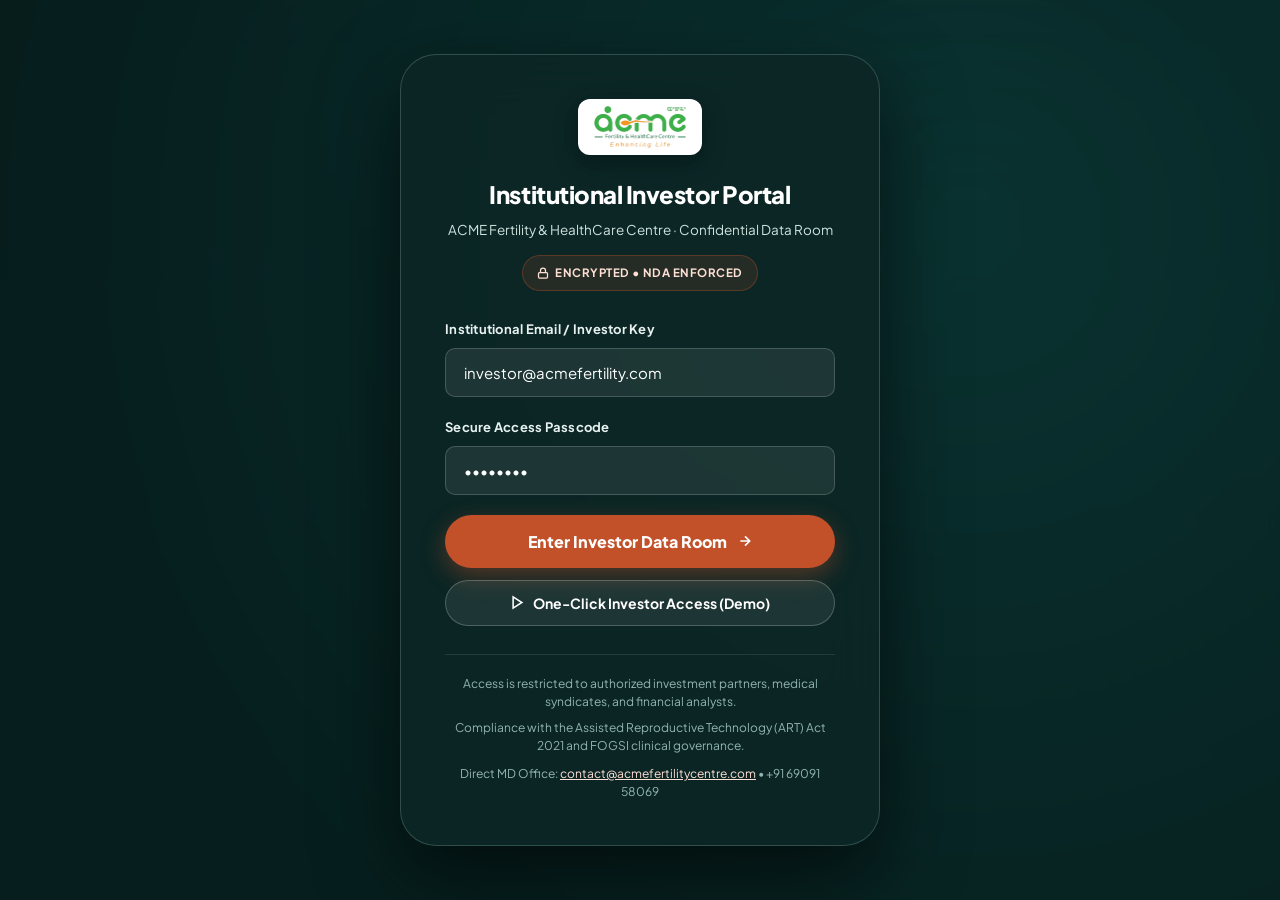
==== commit 94228acb: "feat: add user profile dropdown menu and hero section background styles" ====
--- a/login.html
+++ b/login.html
@@ -68,16 +68,15 @@
     }
 
     .login-logo-badge {
-      width: 58px;
-      height: 58px;
-      border-radius: 18px;
-      background: linear-gradient(135deg, #0F4C4A 0%, #1a6f6b 100%);
+      padding: 8px 16px;
+      height: 56px;
+      border-radius: 12px;
+      background: #FFFFFF;
       display: inline-flex;
       align-items: center;
       justify-content: center;
       margin-bottom: 14px;
-      box-shadow: 0 8px 24px rgba(15, 76, 74, 0.4);
-      border: 1px solid rgba(255, 255, 255, 0.2);
+      box-shadow: 0 8px 24px rgba(0, 0, 0, 0.28);
     }
 
     .login-title {
@@ -229,14 +228,7 @@
       <!-- Logo & Brand Header -->
       <div class="login-brand-header">
         <div class="login-logo-badge">
-          <svg width="30" height="30" viewBox="0 0 40 40" fill="none">
-            <circle cx="20" cy="20" r="18" stroke="#FFE0D5" stroke-width="2.5" opacity="0.4"/>
-            <path d="M20 9V31M9 20H31" stroke="#FFFFFF" stroke-width="3" stroke-linecap="round"/>
-            <circle cx="20" cy="14" r="3" fill="#FFE0D5"/>
-          </svg>
-        </div>
-        <div style="font-weight: 800; font-size: 21px; letter-spacing: -0.02em; color: #FFFFFF;">
-          acme <span style="font-size: 12px; color: var(--accent); font-weight: 700;">ꯑꯦꯛꯃꯤ</span>
+          <img src="assets/acme_logo.png" alt="ACME Fertility &amp; HealthCare Centre" style="height: 42px; width: auto; object-fit: contain; display: block;">
         </div>
         <div class="login-title" style="margin-top: 6px;">Institutional Investor Portal</div>
         <div class="login-subtitle">ACME Fertility &amp; HealthCare Centre · Confidential Data Room</div>
--- a/style.css
+++ b/style.css
@@ -309,61 +309,161 @@
     }
 }
 
-.investor-user-info {
-    display: flex;
-    align-items: center;
-    gap: 14px;
-}
-
-.investor-badge-pill {
-    background: rgba(255, 255, 255, 0.12);
-    border: 1px solid rgba(255, 255, 255, 0.2);
-    padding: 4px 12px;
-    border-radius: var(--radius-pill);
-    font-size: 12px;
+/* ==========================================================================
+   USER PROFILE DROPDOWN MENU
+   ========================================================================== */
+.user-menu-wrapper {
+    position: relative;
+    display: inline-flex;
+    align-items: center;
+}
+
+.user-avatar-btn {
+    width: 42px;
+    height: 42px;
+    border-radius: 50%;
+    background: rgba(15, 76, 74, 0.07);
+    border: 1.5px solid rgba(15, 76, 74, 0.16);
+    color: var(--brand);
+    display: inline-flex;
+    align-items: center;
+    justify-content: center;
+    cursor: pointer;
+    position: relative;
+    transition: all var(--transition-fast);
+    box-shadow: 0 2px 8px rgba(15, 76, 74, 0.08);
+}
+
+.user-avatar-btn:hover,
+.user-avatar-btn[aria-expanded="true"] {
+    background: rgba(15, 76, 74, 0.12);
+    border-color: var(--brand);
+    color: var(--brand-dark);
+    transform: scale(1.05);
+    box-shadow: 0 4px 14px rgba(15, 76, 74, 0.18);
+}
+
+.user-dropdown-menu {
+    position: absolute;
+    top: calc(100% + 12px);
+    right: 0;
+    min-width: 250px;
+    background: #FFFFFF;
+    border-radius: 14px;
+    border: 1px solid rgba(15, 76, 74, 0.12);
+    box-shadow: 0 16px 40px rgba(15, 76, 74, 0.16), 0 2px 8px rgba(0, 0, 0, 0.06);
+    padding: 8px;
+    z-index: 1000;
+    opacity: 0;
+    visibility: hidden;
+    transform: translateY(-8px) scale(0.98);
+    transform-origin: top right;
+    transition: opacity var(--transition-fast), transform var(--transition-fast), visibility var(--transition-fast);
+    pointer-events: none;
+}
+
+.user-dropdown-menu.open {
+    opacity: 1;
+    visibility: visible;
+    transform: translateY(0) scale(1);
+    pointer-events: auto;
+}
+
+.user-dropdown-header {
+    display: flex;
+    align-items: center;
+    gap: 12px;
+    padding: 10px 12px;
+}
+
+.user-dropdown-avatar {
+    width: 38px;
+    height: 38px;
+    border-radius: 50%;
+    background: var(--brand);
+    color: #FFFFFF;
+    display: flex;
+    align-items: center;
+    justify-content: center;
+    flex-shrink: 0;
+}
+
+.user-dropdown-info {
+    display: flex;
+    flex-direction: column;
+    min-width: 0;
+}
+
+.user-dropdown-info .user-name {
+    font-size: 13.5px;
     font-weight: 700;
-    color: #FFFFFF;
-    display: inline-flex;
-    align-items: center;
-    gap: 6px;
-}
-
-.btn-logout {
-    color: #FFE0D5;
-    font-size: 12.5px;
+    color: var(--brand);
+    line-height: 1.3;
+    white-space: nowrap;
+    overflow: hidden;
+    text-overflow: ellipsis;
+}
+
+.user-dropdown-info .user-role-label {
+    font-size: 11px;
+    font-weight: 600;
+    color: var(--text-muted);
+    margin-top: 2px;
+    line-height: 1.2;
+}
+
+.user-dropdown-divider {
+    height: 1px;
+    background: rgba(15, 76, 74, 0.08);
+    margin: 6px 4px;
+}
+
+.dropdown-logout-btn {
+    width: 100%;
+    display: flex;
+    align-items: center;
+    gap: 10px;
+    padding: 10px 12px;
+    border-radius: 8px;
+    font-size: 13px;
     font-weight: 700;
-    display: inline-flex;
-    align-items: center;
-    gap: 6px;
+    color: var(--accent);
+    background: transparent;
+    border: none;
     cursor: pointer;
-    padding: 4px 8px;
-    border-radius: 4px;
-    transition: all var(--transition-fast);
-}
-
-.btn-logout:hover {
-    color: #FFFFFF;
-    background: rgba(255, 255, 255, 0.1);
+    text-align: left;
+    transition: background var(--transition-fast), color var(--transition-fast);
+}
+
+.dropdown-logout-btn:hover {
+    background: rgba(194, 81, 42, 0.08);
+    color: #A33A15;
 }
 
 /* ==========================================================================
    HEADER
    ========================================================================== */
 .site-header {
-    background: rgba(255, 255, 255, 0.9);
+    background: rgba(255, 255, 255, 0.95);
     backdrop-filter: blur(20px) saturate(1.5);
     -webkit-backdrop-filter: blur(20px) saturate(1.5);
     position: sticky;
     top: 0;
     z-index: 100;
     border-bottom: 1px solid var(--border-light);
-    transition: box-shadow var(--transition-fast), border-color var(--transition-fast), background var(--transition-fast);
+    transition: transform 0.32s cubic-bezier(0.16, 1, 0.3, 1), box-shadow var(--transition-fast), border-color var(--transition-fast), background var(--transition-fast);
+    will-change: transform;
 }
 
 .site-header.scrolled {
     box-shadow: 0 12px 36px rgba(15, 76, 74, 0.12);
     border-bottom-color: var(--brand-border);
     background: rgba(255, 255, 255, 0.98);
+}
+
+.site-header.header-hidden {
+    transform: translateY(-100%);
+    box-shadow: none;
 }
 
 .header-inner {
@@ -407,6 +507,42 @@
     background: linear-gradient(135deg, rgba(255, 255, 255, 0.22) 0%, transparent 60%);
 }
 
+.brand-logo-img {
+    height: 48px;
+    width: auto;
+    object-fit: contain;
+    display: block;
+    transition: transform var(--transition-fast), filter var(--transition-fast);
+}
+
+.brand-identity:hover .brand-logo-img {
+    transform: scale(1.02);
+}
+
+.brand-divider {
+    width: 1px;
+    height: 30px;
+    background: rgba(15, 76, 74, 0.16);
+    flex-shrink: 0;
+}
+
+.footer-logo-card {
+    background: #FFFFFF;
+    padding: 6px 12px;
+    border-radius: 8px;
+    display: inline-flex;
+    align-items: center;
+    justify-content: center;
+    box-shadow: 0 4px 12px rgba(0, 0, 0, 0.2);
+}
+
+.footer-logo-img {
+    height: 34px;
+    width: auto;
+    object-fit: contain;
+    display: block;
+}
+
 .brand-text-block {
     display: flex;
     flex-direction: column;
@@ -444,13 +580,13 @@
 .main-nav {
     display: flex;
     align-items: center;
-    gap: 24px;
+    gap: 28px;
 }
 
 .nav-links {
     display: flex;
     align-items: center;
-    gap: 24px;
+    gap: 28px;
     list-style: none;
 }
 
@@ -460,6 +596,7 @@
     color: var(--text-primary);
     padding: 6px 2px;
     position: relative;
+    white-space: nowrap;
 }
 
 .nav-link::after {
@@ -617,6 +754,112 @@
     overflow: hidden;
 }
 
+/* Building background image with layered gradient fade for high legibility */
+.hero-section.hero-has-bg {
+    background-color: #061A19;
+    min-height: calc(100vh - 81px);
+    min-height: calc(100dvh - 81px);
+    display: flex;
+    align-items: center;
+    padding: clamp(56px, 7vw, 100px) 0;
+    color: #FFFFFF;
+    box-sizing: border-box;
+}
+
+.hero-bg-layer {
+    position: absolute;
+    inset: 0;
+    z-index: 1;
+    overflow: hidden;
+    pointer-events: none;
+}
+
+.hero-bg-img {
+    width: 100%;
+    height: 100%;
+    object-fit: cover;
+    object-position: 70% center;
+    transform: scale(1.02);
+    filter: brightness(0.9) contrast(1.06);
+}
+
+.hero-bg-overlay {
+    position: absolute;
+    inset: 0;
+    /* Multi-layered gradient: Left heavy dark teal for wording legibility, right semi-transparent to reveal illuminated building */
+    background: 
+        linear-gradient(90deg, 
+            rgba(6, 26, 25, 0.97) 0%, 
+            rgba(6, 26, 25, 0.95) 36%, 
+            rgba(6, 26, 25, 0.78) 55%, 
+            rgba(6, 26, 25, 0.32) 80%, 
+            rgba(6, 26, 25, 0.45) 100%),
+        linear-gradient(180deg, 
+            rgba(6, 26, 25, 0.7) 0%, 
+            transparent 15%, 
+            transparent 82%, 
+            rgba(6, 26, 25, 0.95) 100%);
+}
+
+.hero-container {
+    position: relative;
+    z-index: 2;
+    width: 100%;
+}
+
+.hero-has-bg .hero-title {
+    font-size: clamp(34px, 4.4vw, 56px);
+    line-height: 1.12;
+    color: #FFFFFF;
+    text-shadow: 0 2px 14px rgba(0, 0, 0, 0.55);
+    margin-bottom: 24px;
+}
+
+.hero-has-bg .hero-title span.accent {
+    color: #FFA585;
+    font-family: var(--font-serif);
+    font-style: italic;
+    font-weight: 500;
+}
+
+.hero-has-bg .hero-description {
+    color: #D6E8E4;
+    font-size: clamp(14px, 1.05vw, 16px);
+    line-height: 1.72;
+    max-width: 620px;
+    margin-bottom: 0;
+    text-shadow: 0 1px 8px rgba(0, 0, 0, 0.45);
+}
+
+.hero-has-bg .hero-cred-bar {
+    border-top: 1px solid rgba(255, 255, 255, 0.16);
+}
+
+.hero-has-bg .cred-item {
+    color: #E8F5F2;
+    font-weight: 600;
+    text-shadow: 0 1px 4px rgba(0, 0, 0, 0.4);
+}
+
+.hero-has-bg .cred-item-icon {
+    background: rgba(255, 255, 255, 0.14);
+    color: #FFA585;
+    border: 1px solid rgba(255, 255, 255, 0.22);
+    backdrop-filter: blur(8px);
+    -webkit-backdrop-filter: blur(8px);
+}
+
+.hero-has-bg .cred-item:hover .cred-item-icon {
+    background: #FFA585;
+    color: #061A19;
+    border-color: #FFA585;
+}
+
+.hero-has-bg .hero-grid {
+    display: block;
+    max-width: 740px;
+}
+
 .hero-ambient {
     position: absolute;
     inset: 0;
@@ -670,7 +913,7 @@
 
 .hero-grid {
     display: grid;
-    grid-template-columns: 1.05fr 1fr;
+    grid-template-columns: 1.12fr 1fr;
     align-items: center;
     gap: clamp(32px, 5vw, 64px);
     position: relative;
@@ -712,13 +955,16 @@
 }
 
 .hero-title {
-    font-size: clamp(36px, 4.8vw, 56px);
-    line-height: 1.08;
+    font-size: clamp(30px, 3.8vw, 48px);
+    line-height: 1.14;
     font-weight: 800;
-    letter-spacing: -0.03em;
+    letter-spacing: -0.025em;
     color: var(--brand);
     margin-bottom: 22px;
-    text-wrap: balance;
+}
+
+.hero-title-line {
+    display: block;
 }
 
 .hero-title span.accent {
@@ -729,18 +975,6 @@
     color: var(--accent);
     position: relative;
     display: inline-block;
-}
-
-.hero-title span.accent::after {
-    content: '';
-    position: absolute;
-    left: 2%;
-    bottom: 4px;
-    width: 96%;
-    height: 8px;
-    background: linear-gradient(90deg, rgba(194, 81, 42, 0.22) 0%, rgba(194, 81, 42, 0.08) 100%);
-    border-radius: 4px;
-    z-index: -1;
 }
 
 .hero-description {
@@ -1068,7 +1302,7 @@
    FINANCIAL & CLINICAL KPIS STRIP
    ========================================================================== */
 .proof-section {
-    padding: 28px 0 clamp(48px, 6vw, 80px);
+    padding: clamp(64px, 7.5vw, 104px) 0 clamp(48px, 6vw, 80px);
 }
 
 .proof-cards-grid {
@@ -1188,7 +1422,8 @@
 
 /* Insurance marquee */
 .insurance-strip {
-    margin-top: 28px;
+    margin-top: clamp(64px, 7vw, 96px);
+    margin-bottom: clamp(16px, 2vw, 32px);
     background: #FFFFFF;
     border: 1px solid var(--border-light);
     border-radius: var(--radius-lg);
@@ -2086,7 +2321,7 @@
 
 .dataroom-form-card {
     background: rgba(255, 255, 255, 0.08);
-    border: 1px solid rgba(255, 255, 255, 0.18);
+    border: none;
     border-radius: var(--radius-lg);
     padding: 36px;
     backdrop-filter: blur(14px);
@@ -2103,6 +2338,39 @@
     font-size: 13.5px;
     color: var(--text-light);
     margin-bottom: 20px;
+}
+
+.dataroom-form-card .form-group {
+    margin-bottom: 14px;
+}
+
+.dataroom-form-card .form-label {
+    color: #FFFFFF;
+    font-size: 12px;
+    margin-bottom: 4px;
+}
+
+.dataroom-form-card .form-input,
+.dataroom-form-card .form-select,
+.dataroom-form-card .form-textarea {
+    background: rgba(255, 255, 255, 0.96);
+    color: var(--text-primary);
+    border: 1.5px solid transparent;
+    padding: 10px 14px;
+    font-size: 13.5px;
+}
+
+.dataroom-form-card .form-input:focus,
+.dataroom-form-card .form-select:focus,
+.dataroom-form-card .form-textarea:focus {
+    background: #FFFFFF;
+    border-color: #FFA585;
+    box-shadow: 0 0 0 3px rgba(255, 165, 133, 0.28);
+}
+
+.dataroom-form-card .form-textarea {
+    min-height: 64px;
+    resize: vertical;
 }
 
 .dataroom-contact {
@@ -2616,6 +2884,14 @@
         grid-template-columns: 1fr;
     }
 
+
+    .hero-has-bg .hero-bg-overlay {
+        background: linear-gradient(180deg, 
+            rgba(6, 26, 25, 0.96) 0%, 
+            rgba(6, 26, 25, 0.84) 45%, 
+            rgba(6, 26, 25, 0.95) 100%);
+    }
+
     .hero-visual-showcase {
         max-width: 640px;
     }
@@ -2759,4 +3035,12 @@
         flex-direction: column;
         align-items: flex-start;
     }
+
+    .btn-logout span {
+        display: none;
+    }
+
+    .investor-badge-pill {
+        padding: 5px 8px;
+    }
 }
